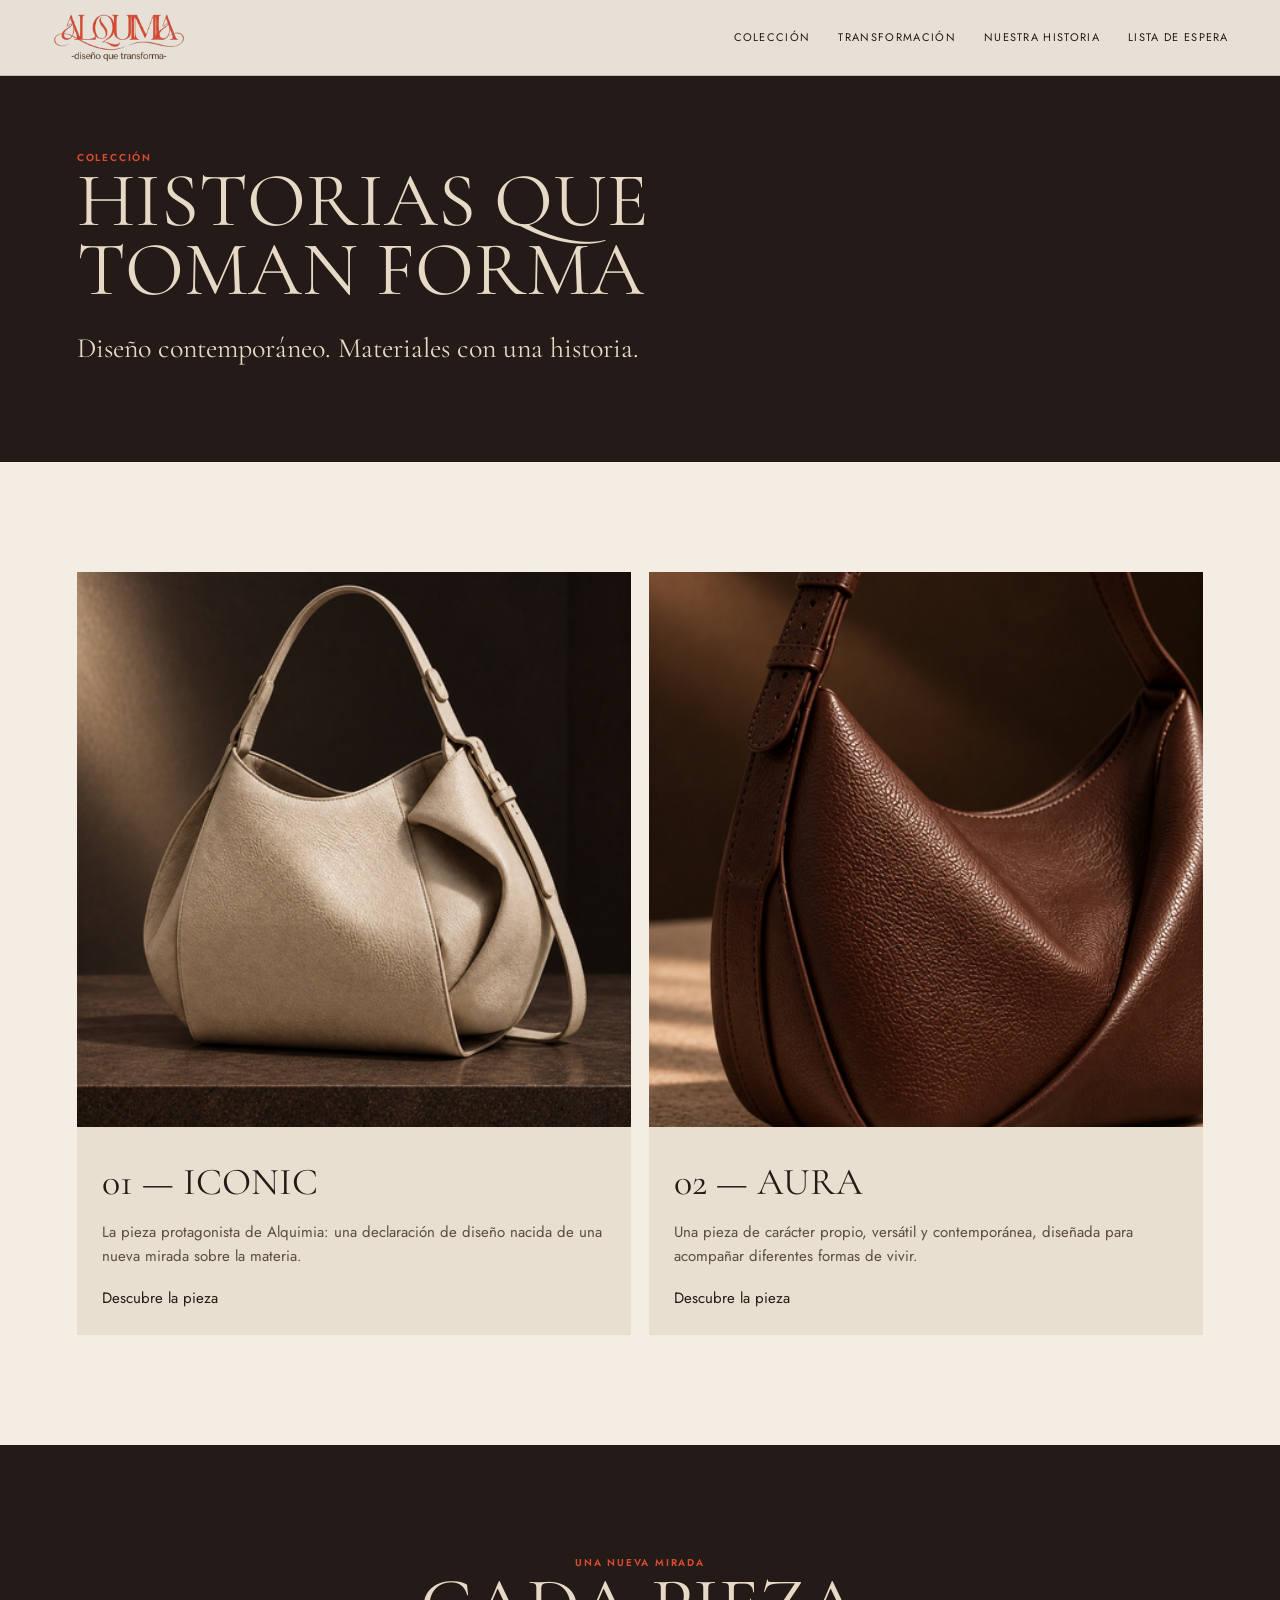
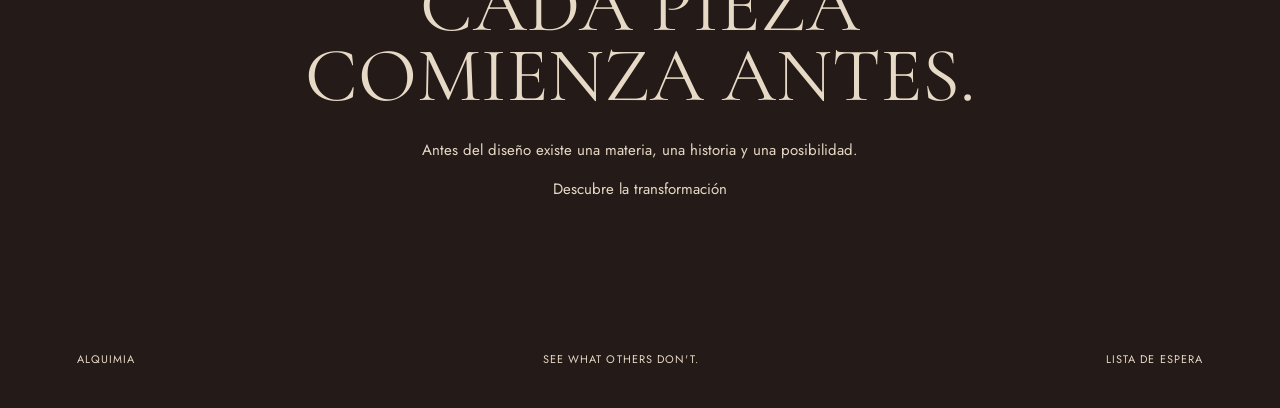
==== coleccion.html @ 925f53e8 "Update website to V2.2.1" ====
<!doctype html><html lang="es"><head><meta charset="utf-8"><meta name="viewport" content="width=device-width,initial-scale=1"><title>Colección | Alquimia — Accesorios sostenibles</title><meta name="description" content="Explora la colección de Alquimia y descubre accesorios contemporáneos creados a partir de materiales con una historia."><link rel="stylesheet" href="css/style.css"></head><body><header class="site-header"><a class="logo" href="index.html" aria-label="Alquimia, inicio"><img src="assets/brand/logo-alquimia.png" alt="Alquimia — diseño que transforma"></a><nav class="nav"><a href="coleccion.html">Colección</a><a href="transformacion.html">Transformación</a><a href="nuestra-historia.html">Nuestra historia</a><a href="lista-de-espera.html">Lista de espera</a></nav><button class="menu" aria-label="Abrir menú">☰</button></header><main><section class="page-hero"><div class="kicker">Colección</div><h1 class="section-title">HISTORIAS QUE<br>TOMAN FORMA</h1><p class="collection-intro">Diseño contemporáneo. Materiales con una historia.</p></section><section class="section"><div class="product-grid"><article class="product-card"><a class="product-image-link" href="producto-iconic.html" aria-label="Descubrir ICONIC"><img src="assets/products/hero-front.jpg" alt="ICONIC de Alquimia"></a><div class="info"><h3>01 — ICONIC</h3><p>La pieza protagonista de Alquimia: una declaración de diseño nacida de una nueva mirada sobre la materia.</p><a class="btn" href="producto-iconic.html">Descubre la pieza</a></div></article><article class="product-card"><a class="product-image-link" href="producto-aura.html" aria-label="Descubrir AURA"><img src="assets/products/secondary-front.jpg" alt="AURA de Alquimia"></a><div class="info"><h3>02 — AURA</h3><p>Una pieza de carácter propio, versátil y contemporánea, diseñada para acompañar diferentes formas de vivir.</p><a class="btn" href="producto-aura.html">Descubre la pieza</a></div></article></div></section><section class="section dark"><div class="intro"><div class="kicker">Una nueva mirada</div><h2 class="section-title">CADA PIEZA<br>COMIENZA ANTES.</h2><p>Antes del diseño existe una materia, una historia y una posibilidad.</p><a class="btn" href="transformacion.html">Descubre la transformación</a></div></section></main><footer class="footer"><span>Alquimia</span><span>See what others don't.</span><a href="lista-de-espera.html">Lista de espera</a></footer><script src="js/script.js"></script></body></html>
---- css/style.css ----
@import url('https://fonts.googleapis.com/css2?family=Cormorant+Garamond:wght@400;500;600&family=Jost:wght@400;500;600&display=swap');
:root{--espresso:#241A17;--cream:#E6D9C6;--terracotta:#DB4B32;--burgundy:#6B1F2B;--petrol:#1F4D4D;--ochre:#C18A2E;--plum:#4B2A4E;--paper:#f3ede4;--line:rgba(36,26,23,.18)}
*{box-sizing:border-box}html,body{width:100%;max-width:100%;overflow-x:hidden}html{scroll-behavior:smooth}body{margin:0;background:var(--paper);color:var(--espresso);font-family:'Jost',Arial,sans-serif;font-size:15px;line-height:1.6}a{color:inherit;text-decoration:none}img,video{display:block;width:100%;height:auto}button,input{font:inherit}
.site-header{position:fixed;z-index:50;top:0;left:0;right:0;height:76px;display:flex;align-items:center;justify-content:space-between;padding:0 4vw;background:rgba(243,237,228,.94);backdrop-filter:blur(12px);border-bottom:1px solid var(--line)}
.logo{display:flex;align-items:center;width:225px;height:64px}.logo img{display:block;width:225px;height:auto;max-height:54px;object-fit:contain;object-position:left center}.nav{display:flex;gap:28px;text-transform:uppercase;font-size:11px;letter-spacing:.12em}.nav a:hover{color:var(--terracotta)}.menu{display:none;border:0;background:none;font-size:24px}
.hero-film{position:relative;min-height:100vh;background:#111;color:var(--cream);overflow:hidden}.hero-film video{position:absolute;inset:0;width:100%;height:100%;object-fit:cover;background:#111}.hero-film:after{content:"";position:absolute;inset:0;background:linear-gradient(90deg,rgba(0,0,0,.45),rgba(0,0,0,.08) 65%,rgba(0,0,0,.3))}.film-copy{position:relative;z-index:2;min-height:100vh;display:flex;flex-direction:column;justify-content:flex-end;padding:0 7vw 9vh;max-width:950px}.eyebrow{text-transform:uppercase;letter-spacing:.18em;font-size:10px;opacity:.85;margin-bottom:20px}.display{font-family:'Cormorant Garamond',serif;font-size:clamp(58px,8vw,126px);line-height:.82;font-weight:400;margin:0 0 25px;letter-spacing:-.03em}.film-copy p{max-width:650px;font-family:'Cormorant Garamond',serif;font-size:clamp(25px,2.4vw,38px);line-height:1.08;margin:0 0 30px}.film-note{font-size:10px;text-transform:uppercase;letter-spacing:.13em;opacity:.65;margin-top:18px}
.section{padding:110px 6vw}.section.dark{background:var(--espresso);color:var(--cream)}.intro{max-width:1000px;margin:auto;text-align:center}.kicker{text-transform:uppercase;letter-spacing:.18em;font-size:10px;color:var(--terracotta);font-weight:600}.serif{font-family:'Cormorant Garamond',serif}.statement{font-size:clamp(38px,5.4vw,78px);line-height:.95;margin:22px 0 30px;font-weight:400}.section-title{font-family:'Cormorant Garamond',serif;font-size:clamp(46px,6vw,86px);line-height:.9;font-weight:400;margin:0 0 28px}.grid-6{display:grid;grid-template-columns:repeat(3,1fr);gap:2px;background:var(--espresso)}.grid-6 figure,.product-grid figure,.life-grid figure{margin:0;position:relative;overflow:hidden}.grid-6 img{aspect-ratio:1.15;object-fit:cover;transition:transform .5s}.grid-6 figure:hover img,.product-grid figure:hover img,.life-grid figure:hover img{transform:scale(1.035)}.caption{padding:14px 0;text-transform:uppercase;letter-spacing:.12em;font-size:10px}.process-line{display:flex;justify-content:space-between;gap:12px;margin:34px 0 50px;text-transform:uppercase;letter-spacing:.12em;font-size:10px}.process-line span{flex:1;border-top:1px solid currentColor;padding-top:10px}.product-grid{display:grid;grid-template-columns:1fr 1fr;gap:18px}.product-card{background:#e9dfd1}.product-card .info{padding:25px}.product-card h3{font-family:'Cormorant Garamond',serif;font-size:38px;font-weight:400;margin:0 0 8px}.product-card p{margin:0 0 18px;color:#5c4b43}.product-card img{aspect-ratio:1/1;object-fit:cover}.split{display:grid;grid-template-columns:1fr 1fr;min-height:640px}.split-media img{height:100%;object-fit:cover}.split-copy{display:flex;flex-direction:column;justify-content:center;padding:8vw;background:var(--petrol);color:var(--cream)}.split-copy p{max-width:530px}.waitlist{background:var(--burgundy);color:var(--cream)}.waitlist-inner{max-width:900px;margin:auto;text-align:center}.form{display:grid;grid-template-columns:1fr 1fr;gap:12px;margin:35px auto 0;max-width:720px;text-align:left}.form input{height:52px;padding:0 16px;border:1px solid rgba(230,217,198,.5);background:transparent;color:var(--cream)}.form input::placeholder{color:rgba(230,217,198,.7)}.check{grid-column:1/-1;font-size:11px;display:flex;gap:8px;align-items:flex-start}.check input{width:16px;height:16px;margin-top:2px}.form .btn{grid-column:1/-1;background:var(--cream);color:var(--espresso);border-color:var(--cream);cursor:pointer}.form-message{grid-column:1/-1;font-size:13px;min-height:20px}.footer{padding:40px 6vw;background:var(--espresso);color:var(--cream);display:flex;justify-content:space-between;gap:30px;font-size:11px;text-transform:uppercase;letter-spacing:.1em}
.page-hero{padding:150px 6vw 70px;background:var(--espresso);color:var(--cream)}.page-hero .section-title{max-width:1000px}.collection-intro{max-width:800px;font-family:'Cormorant Garamond',serif;font-size:28px;line-height:1.15}.product-page .product-hero{display:grid;grid-template-columns:1fr 1fr;padding-top:76px;background:var(--espresso);color:var(--cream)}.product-page .product-hero .main-image{height:calc(100vh - 76px);object-fit:cover}.product-meta{display:flex;flex-direction:column;justify-content:center;padding:7vw}.product-meta h1{font-family:'Cormorant Garamond',serif;font-size:clamp(54px,7vw,100px);font-weight:400;line-height:.85;margin:10px 0 25px}.detail-grid{display:grid;grid-template-columns:1fr 1fr;gap:2px;background:var(--espresso)}.detail-grid img{aspect-ratio:1/1;object-fit:cover}.copy-section{max-width:850px;margin:auto}.copy-section p{font-size:18px;max-width:720px}.material-strip{display:grid;grid-template-columns:repeat(3,1fr);gap:2px;background:var(--espresso)}.material-strip img{aspect-ratio:1.1;object-fit:cover}.life-grid{display:grid;grid-template-columns:repeat(4,1fr);gap:2px;background:var(--espresso)}.life-grid img{aspect-ratio:3/4;object-fit:cover}.small-note{text-transform:uppercase;letter-spacing:.12em;font-size:10px;opacity:.7}.anchor{scroll-margin-top:90px}
.look-section{background:var(--paper)}.alchemist-layout{display:grid;grid-template-columns:minmax(280px,.82fr) minmax(320px,1.18fr);gap:6vw;align-items:center;max-width:1280px;margin:0 auto}.alchemist-layout .portrait{aspect-ratio:941/1672;object-fit:cover;max-height:780px}.alchemist-copy p{font-size:18px;max-width:650px}.production-wide{max-width:1280px;margin:70px auto 0}.production-wide img{width:100%;height:auto}.production-label{margin-top:20px;text-transform:uppercase;letter-spacing:.12em;font-size:10px;opacity:.7}.production-gallery{max-width:1280px;margin:70px auto 0;display:grid;grid-template-columns:1fr 1fr;gap:3px;background:var(--espresso)}.production-gallery figure{margin:0;background:var(--espresso)}.production-gallery img{width:100%;height:100%;object-fit:cover}.production-gallery figcaption{padding:14px 16px 18px;color:var(--cream);font-size:11px;text-transform:uppercase;letter-spacing:.1em}.manifesto{background:var(--petrol);color:var(--cream)}.manifesto .copy-section{max-width:980px}.manifesto p{font-family:'Cormorant Garamond',serif;font-size:clamp(28px,3.3vw,48px);line-height:1.05}.hero-film-placeholder{min-height:100vh;display:flex;align-items:center;justify-content:center;background:#111;color:var(--cream);padding:100px 8vw;text-align:center}.hero-film-placeholder p{max-width:650px}
@media(max-width:800px){.site-header{height:66px}.logo{width:185px;height:58px}.logo img{width:185px;height:auto;max-height:48px}.nav{display:none;position:absolute;top:66px;left:0;right:0;background:var(--paper);padding:20px 6vw;flex-direction:column;gap:18px;border-bottom:1px solid var(--line)}.nav.open{display:flex}.menu{display:block}.hero-film{min-height:82vh;width:100%;}.film-copy{min-height:82vh;padding:0 7vw 8vh;max-width:100%;}.display{font-size:72px}.film-copy p{font-size:26px}.section{padding:78px 6vw}.grid-6{grid-template-columns:1fr 1fr}.process-line{flex-direction:column;gap:20px}.product-grid,.split,.product-page .product-hero,.alchemist-layout{grid-template-columns:1fr}.product-page .product-hero .main-image{height:65vh}.product-meta{padding:65px 7vw}.detail-grid{grid-template-columns:1fr 1fr}.material-strip{grid-template-columns:1fr}.life-grid{grid-template-columns:1fr 1fr}.form{grid-template-columns:1fr}.form .check,.form .btn,.form-message{grid-column:1}.footer{flex-direction:column}.alchemist-layout .portrait{max-height:none}.production-wide{margin-top:35px}.production-gallery{grid-template-columns:1fr;margin-top:35px}.production-gallery figcaption{font-size:10px}.collection-intro{font-size:24px}.section,.page-hero,.split,.product-page .product-hero,.footer{max-width:100%;}.detail-grid{width:100%;}.product-grid{width:100%;}.hero-film,.waitlist{width:100%;}}

.product-image-link{display:block;cursor:pointer}.product-image-link:focus-visible{outline:2px solid var(--terracotta);outline-offset:4px}.product-image-link img{transition:transform .5s}.product-image-link:hover img{transform:scale(1.035)}
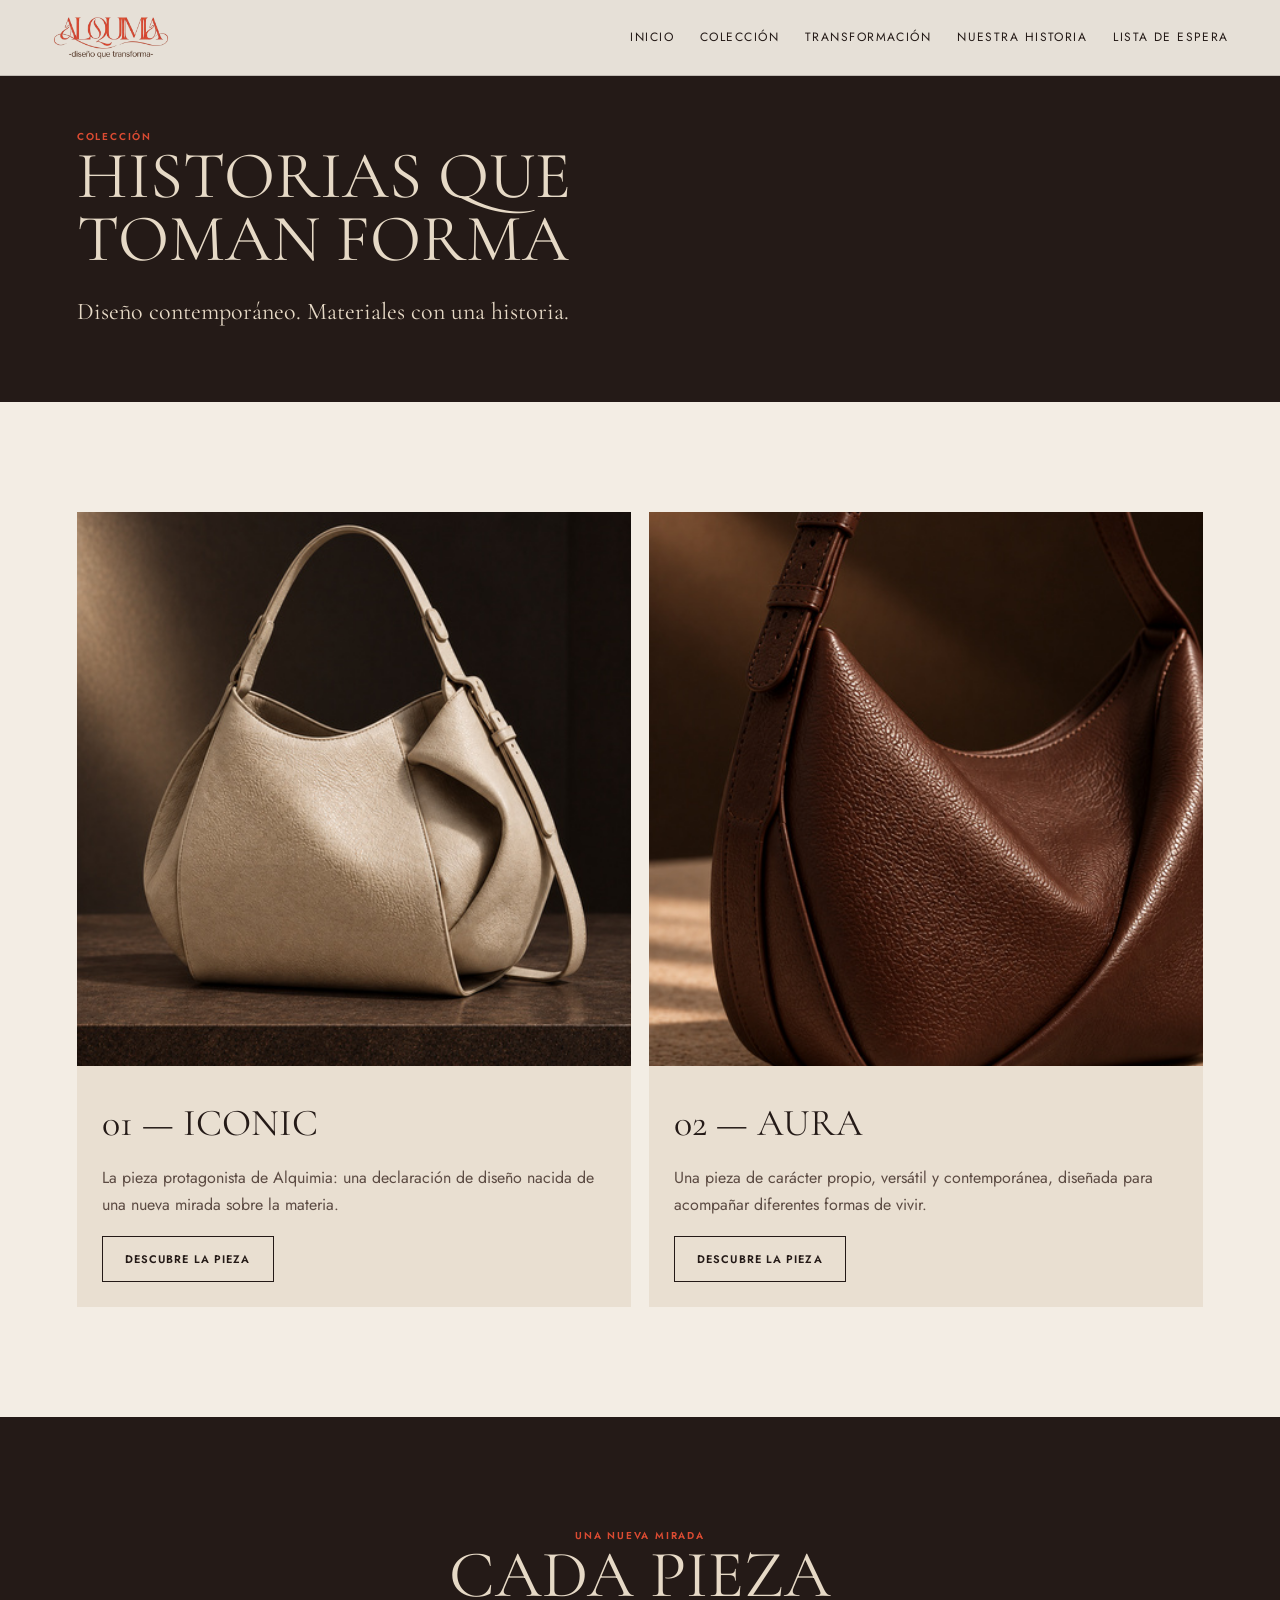
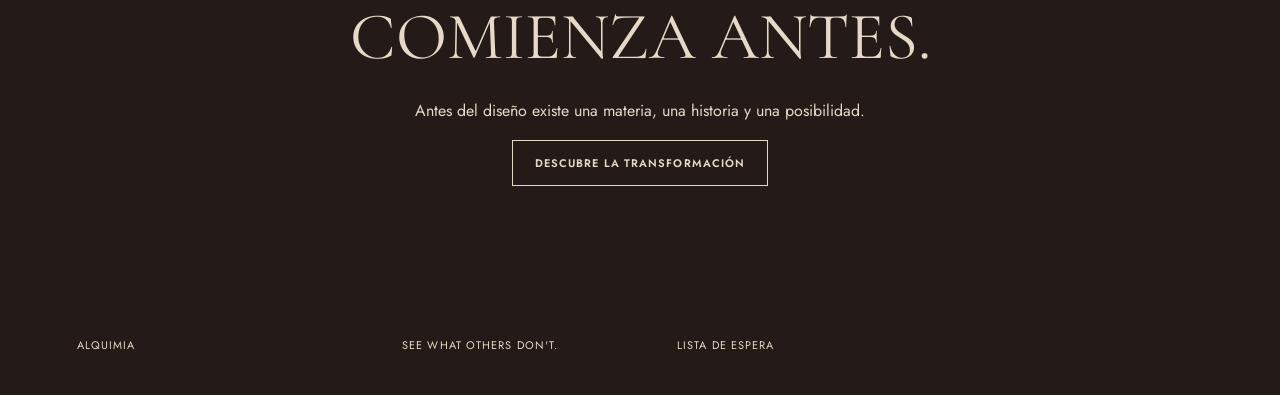
==== commit ed8cbed7: "Apply website review refinements" ====
--- a/coleccion.html
+++ b/coleccion.html
@@ -1 +1 @@
-<!doctype html><html lang="es"><head><meta charset="utf-8"><meta name="viewport" content="width=device-width,initial-scale=1"><title>Colección | Alquimia — Accesorios sostenibles</title><meta name="description" content="Explora la colección de Alquimia y descubre accesorios contemporáneos creados a partir de materiales con una historia."><link rel="stylesheet" href="css/style.css"></head><body><header class="site-header"><a class="logo" href="index.html" aria-label="Alquimia, inicio"><img src="assets/brand/logo-alquimia.png" alt="Alquimia — diseño que transforma"></a><nav class="nav"><a href="coleccion.html">Colección</a><a href="transformacion.html">Transformación</a><a href="nuestra-historia.html">Nuestra historia</a><a href="lista-de-espera.html">Lista de espera</a></nav><button class="menu" aria-label="Abrir menú">☰</button></header><main><section class="page-hero"><div class="kicker">Colección</div><h1 class="section-title">HISTORIAS QUE<br>TOMAN FORMA</h1><p class="collection-intro">Diseño contemporáneo. Materiales con una historia.</p></section><section class="section"><div class="product-grid"><article class="product-card"><a class="product-image-link" href="producto-iconic.html" aria-label="Descubrir ICONIC"><img src="assets/products/hero-front.jpg" alt="ICONIC de Alquimia"></a><div class="info"><h3>01 — ICONIC</h3><p>La pieza protagonista de Alquimia: una declaración de diseño nacida de una nueva mirada sobre la materia.</p><a class="btn" href="producto-iconic.html">Descubre la pieza</a></div></article><article class="product-card"><a class="product-image-link" href="producto-aura.html" aria-label="Descubrir AURA"><img src="assets/products/secondary-front.jpg" alt="AURA de Alquimia"></a><div class="info"><h3>02 — AURA</h3><p>Una pieza de carácter propio, versátil y contemporánea, diseñada para acompañar diferentes formas de vivir.</p><a class="btn" href="producto-aura.html">Descubre la pieza</a></div></article></div></section><section class="section dark"><div class="intro"><div class="kicker">Una nueva mirada</div><h2 class="section-title">CADA PIEZA<br>COMIENZA ANTES.</h2><p>Antes del diseño existe una materia, una historia y una posibilidad.</p><a class="btn" href="transformacion.html">Descubre la transformación</a></div></section></main><footer class="footer"><span>Alquimia</span><span>See what others don't.</span><a href="lista-de-espera.html">Lista de espera</a></footer><script src="js/script.js"></script></body></html>
+<!doctype html><html lang="es"><head><meta charset="utf-8"><meta name="viewport" content="width=device-width,initial-scale=1"><title>Colección | Alquimia — Accesorios sostenibles</title><meta name="description" content="Explora la colección de Alquimia y descubre accesorios contemporáneos creados a partir de materiales con una historia."><link rel="stylesheet" href="css/style.css"><link rel="icon" type="image/svg+xml" href="assets/brand/favicon.svg"></head><body><header class="site-header"><a class="logo" href="index.html" aria-label="Alquimia, inicio"><img src="assets/brand/logo-alquimia.png" alt="Alquimia — diseño que transforma"></a><nav class="nav"><a href="index.html">Inicio</a><a href="coleccion.html">Colección</a><a href="transformacion.html">Transformación</a><a href="nuestra-historia.html">Nuestra historia</a><a href="lista-de-espera.html">Lista de espera</a></nav><button class="menu" aria-label="Abrir menú">☰</button></header><main><section class="page-hero"><div class="kicker">Colección</div><h1 class="section-title">HISTORIAS QUE<br>TOMAN FORMA</h1><p class="collection-intro">Diseño contemporáneo. Materiales con una historia.</p></section><section class="section"><div class="product-grid"><article class="product-card"><a class="product-image-link" href="producto-iconic.html" aria-label="Descubrir ICONIC"><img src="assets/products/hero-front.jpg" alt="ICONIC de Alquimia"></a><div class="info"><h3>01 — ICONIC</h3><p>La pieza protagonista de Alquimia: una declaración de diseño nacida de una nueva mirada sobre la materia.</p><a class="btn" href="producto-iconic.html">Descubre la pieza</a></div></article><article class="product-card"><a class="product-image-link" href="producto-aura.html" aria-label="Descubrir AURA"><img src="assets/products/secondary-front.jpg" alt="AURA de Alquimia"></a><div class="info"><h3>02 — AURA</h3><p>Una pieza de carácter propio, versátil y contemporánea, diseñada para acompañar diferentes formas de vivir.</p><a class="btn" href="producto-aura.html">Descubre la pieza</a></div></article></div></section><section class="section dark"><div class="intro"><div class="kicker">Una nueva mirada</div><h2 class="section-title">CADA PIEZA<br>COMIENZA ANTES.</h2><p>Antes del diseño existe una materia, una historia y una posibilidad.</p><a class="btn" href="transformacion.html">Descubre la transformación</a></div></section></main><footer class="footer"><span>Alquimia</span><span>See what others don't.</span><a href="lista-de-espera.html">Lista de espera</a></footer><script src="js/script.js"></script></body></html>
--- a/css/style.css
+++ b/css/style.css
@@ -10,3 +10,56 @@
 @media(max-width:800px){.site-header{height:66px}.logo{width:185px;height:58px}.logo img{width:185px;height:auto;max-height:48px}.nav{display:none;position:absolute;top:66px;left:0;right:0;background:var(--paper);padding:20px 6vw;flex-direction:column;gap:18px;border-bottom:1px solid var(--line)}.nav.open{display:flex}.menu{display:block}.hero-film{min-height:82vh;width:100%;}.film-copy{min-height:82vh;padding:0 7vw 8vh;max-width:100%;}.display{font-size:72px}.film-copy p{font-size:26px}.section{padding:78px 6vw}.grid-6{grid-template-columns:1fr 1fr}.process-line{flex-direction:column;gap:20px}.product-grid,.split,.product-page .product-hero,.alchemist-layout{grid-template-columns:1fr}.product-page .product-hero .main-image{height:65vh}.product-meta{padding:65px 7vw}.detail-grid{grid-template-columns:1fr 1fr}.material-strip{grid-template-columns:1fr}.life-grid{grid-template-columns:1fr 1fr}.form{grid-template-columns:1fr}.form .check,.form .btn,.form-message{grid-column:1}.footer{flex-direction:column}.alchemist-layout .portrait{max-height:none}.production-wide{margin-top:35px}.production-gallery{grid-template-columns:1fr;margin-top:35px}.production-gallery figcaption{font-size:10px}.collection-intro{font-size:24px}.section,.page-hero,.split,.product-page .product-hero,.footer{max-width:100%;}.detail-grid{width:100%;}.product-grid{width:100%;}.hero-film,.waitlist{width:100%;}}
 
 .product-image-link{display:block;cursor:pointer}.product-image-link:focus-visible{outline:2px solid var(--terracotta);outline-offset:4px}.product-image-link img{transition:transform .5s}.product-image-link:hover img{transform:scale(1.035)}
+
+/* --- UX review refinements --- */
+body{font-size:16px;line-height:1.7}
+h1,h2,h3,p{overflow-wrap:break-word}
+.section-title{font-size:clamp(42px,5.2vw,88px);line-height:.94}
+.display{font-size:clamp(54px,7vw,94px);line-height:.86}
+.logo{width:190px}
+.logo img{width:190px;max-height:48px}
+.nav{gap:26px;font-size:12px}
+.nav a{position:relative;padding:8px 0}
+.nav a:hover,.nav a:focus-visible{color:var(--terracotta)}
+.nav a.active{color:var(--terracotta)}
+.nav a.active:after{content:"";position:absolute;left:0;right:0;bottom:1px;height:1px;background:currentColor}
+.nav a:focus-visible,.btn:focus-visible,.menu:focus-visible,.product-card:focus-visible{outline:2px solid var(--terracotta);outline-offset:4px}
+.btn{display:inline-flex;align-items:center;justify-content:center;min-height:46px;padding:12px 22px;border:1px solid currentColor;background:transparent;color:inherit;text-transform:uppercase;letter-spacing:.1em;font-size:11px;font-weight:600;cursor:pointer;transition:background .25s,color .25s,transform .25s,border-color .25s}
+.btn:hover{background:var(--terracotta);border-color:var(--terracotta);color:#fff;transform:translateY(-1px)}
+.section.dark .btn:hover,.waitlist .btn:hover,.split-copy .btn:hover{background:var(--cream);border-color:var(--cream);color:var(--espresso)}
+.product-grid{max-width:1180px;margin-left:auto;margin-right:auto}
+.product-card{transition:transform .3s,box-shadow .3s;cursor:pointer}
+.product-card:hover{transform:translateY(-3px);box-shadow:0 14px 35px rgba(36,26,23,.12)}
+.product-image-link{overflow:hidden}
+.product-image-link img{transition:transform .6s cubic-bezier(.2,.65,.2,1)}
+.product-card:hover .product-image-link img{transform:scale(1.045)}
+.grid-6 figure{position:relative;overflow:hidden}
+.grid-6 figure:after{content:"";position:absolute;inset:0;background:linear-gradient(transparent 35%,rgba(0,0,0,.68));opacity:0;transition:opacity .3s;pointer-events:none}
+.grid-6 figure:hover:after{opacity:1}
+.grid-6 .caption{position:absolute;z-index:2;left:0;right:0;bottom:0;margin:0;padding:18px 18px 20px;color:var(--cream);transform:translateY(100%);transition:transform .3s;background:transparent}
+.grid-6 figure:hover .caption{transform:translateY(0)}
+.process-line{margin:30px 0 42px}
+.page-hero{padding-top:128px;padding-bottom:52px}
+.collection-intro{font-size:24px}
+.footer{display:grid;grid-template-columns:1.2fr repeat(3,1fr);align-items:center;gap:24px}
+.footer a{transition:color .2s}
+.footer a:hover{color:var(--terracotta)}
+.waitlist-inner{max-width:920px}
+.waitlist .form{max-width:560px;grid-template-columns:1fr}
+.waitlist .form .check,.waitlist .form .btn,.waitlist .form-message{grid-column:1}
+.waitlist input[type="text"],.waitlist input[type="email"],.waitlist input[name="name"]{width:100%}
+.check input{appearance:none;-webkit-appearance:none;flex:0 0 17px;width:17px;height:17px;border:1px solid rgba(230,217,198,.75);background:transparent;border-radius:0;cursor:pointer;position:relative}
+.check input:checked{background:var(--terracotta);border-color:var(--terracotta)}
+.check input:checked:after{content:"";position:absolute;left:5px;top:1px;width:4px;height:8px;border:solid #fff;border-width:0 1.5px 1.5px 0;transform:rotate(45deg)}
+.waitlist-page .page-hero,.waitlist-page .waitlist{min-height:calc(100vh - 76px);display:flex;align-items:center}
+.waitlist-page main{min-height:calc(100vh - 76px)}
+.success-state{animation:fadeIn .45s ease both}
+@keyframes fadeIn{from{opacity:0;transform:translateY(8px)}to{opacity:1;transform:none}}
+@media(max-width:800px){
+  .logo,.logo img{width:170px}
+  .section-title{font-size:clamp(40px,10vw,66px)}
+  .display{font-size:68px}
+  .footer{grid-template-columns:1fr}
+  .page-hero{padding-top:112px}
+  .waitlist-page .page-hero,.waitlist-page .waitlist{min-height:auto}
+}
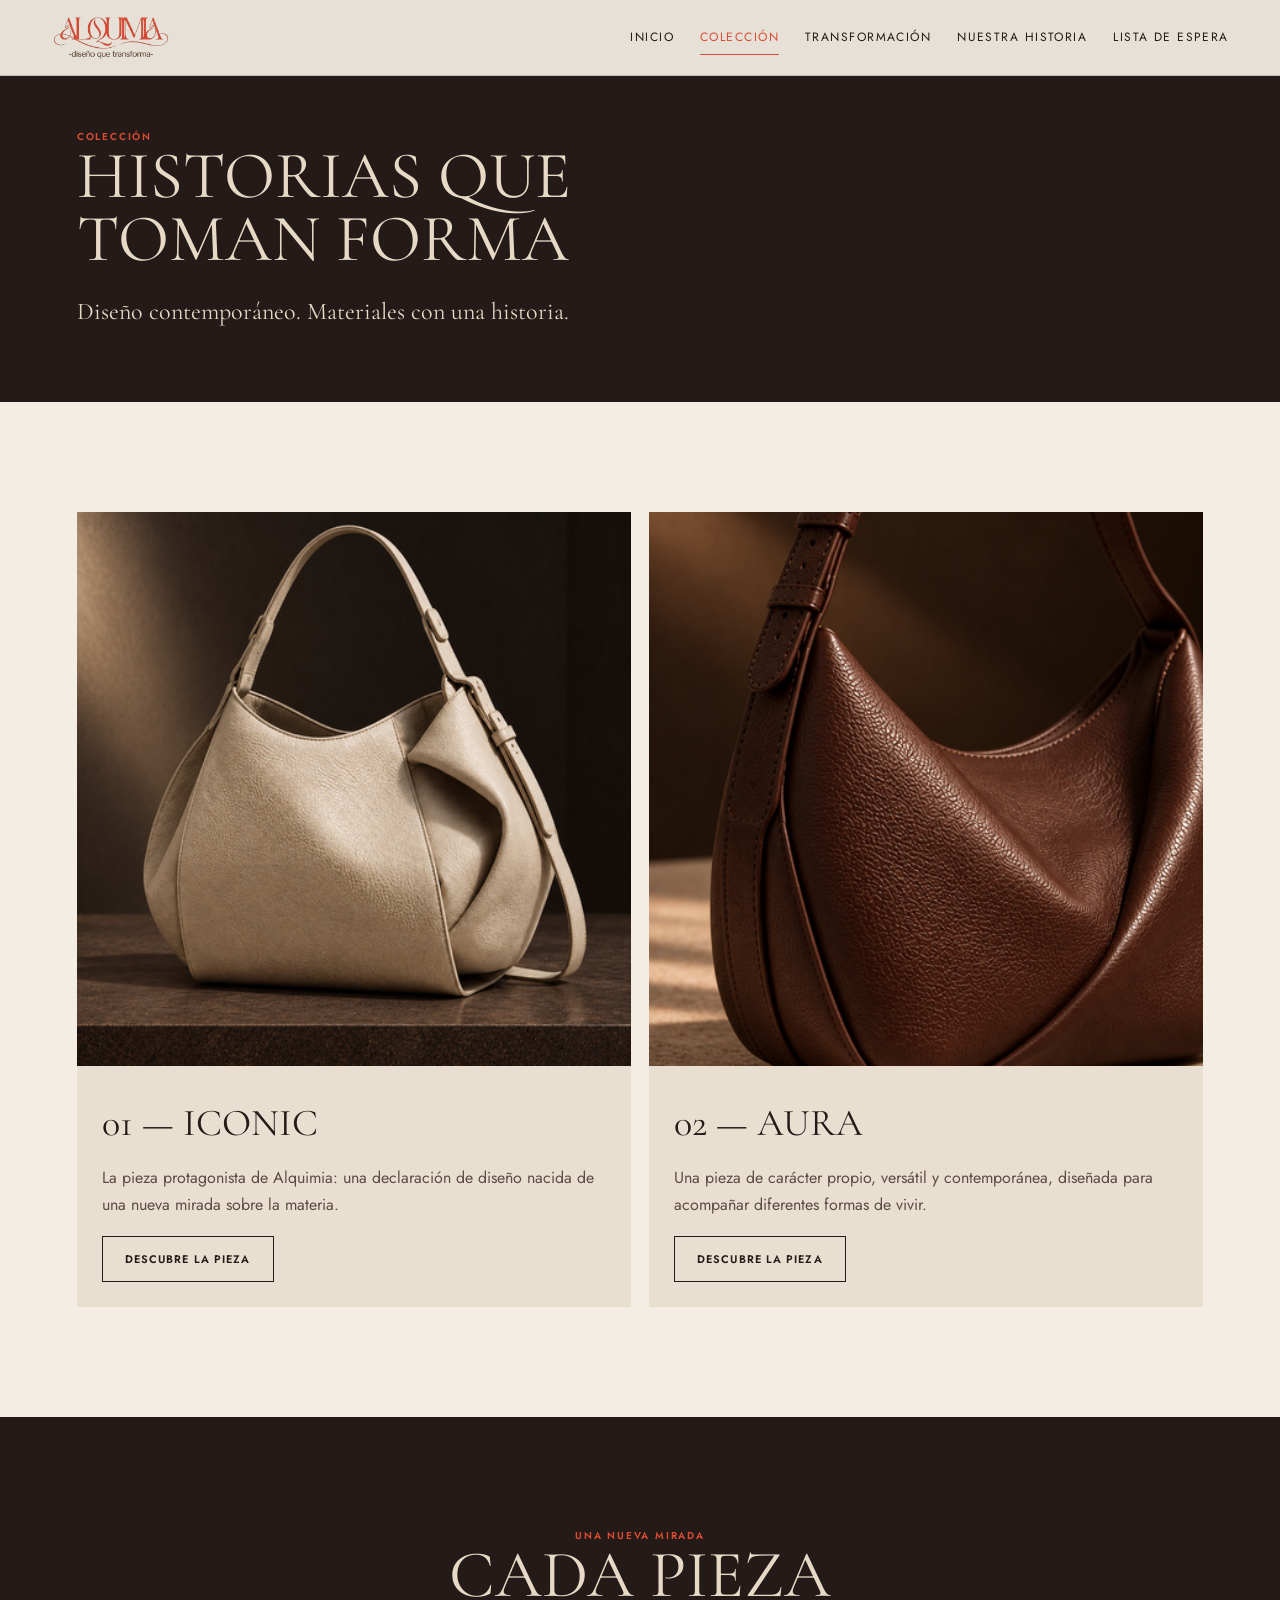
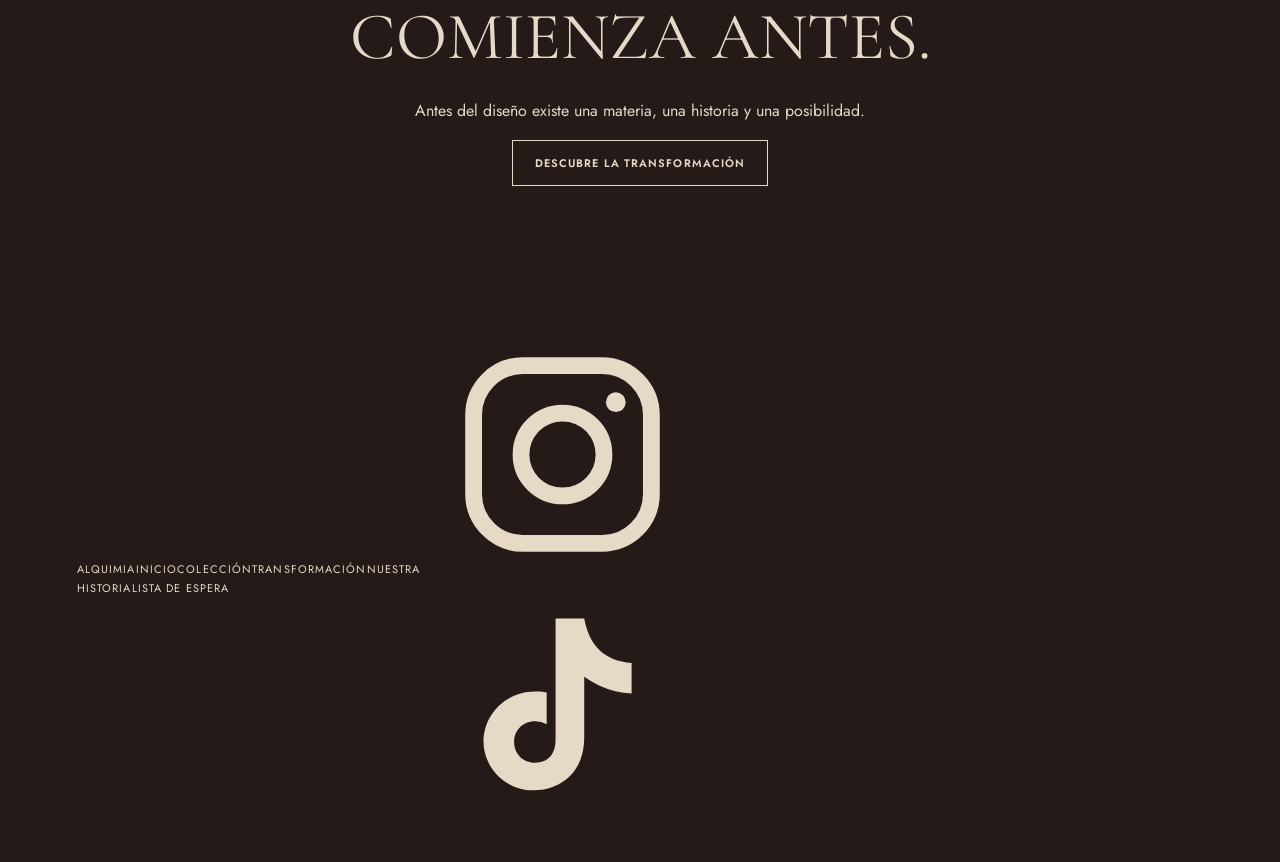
==== commit fcb10037: "Refine footer and page layout" ====
--- a/coleccion.html
+++ b/coleccion.html
@@ -1 +1 @@
-<!doctype html><html lang="es"><head><meta charset="utf-8"><meta name="viewport" content="width=device-width,initial-scale=1"><title>Colección | Alquimia — Accesorios sostenibles</title><meta name="description" content="Explora la colección de Alquimia y descubre accesorios contemporáneos creados a partir de materiales con una historia."><link rel="stylesheet" href="css/style.css"><link rel="icon" type="image/svg+xml" href="assets/brand/favicon.svg"></head><body><header class="site-header"><a class="logo" href="index.html" aria-label="Alquimia, inicio"><img src="assets/brand/logo-alquimia.png" alt="Alquimia — diseño que transforma"></a><nav class="nav"><a href="index.html">Inicio</a><a href="coleccion.html">Colección</a><a href="transformacion.html">Transformación</a><a href="nuestra-historia.html">Nuestra historia</a><a href="lista-de-espera.html">Lista de espera</a></nav><button class="menu" aria-label="Abrir menú">☰</button></header><main><section class="page-hero"><div class="kicker">Colección</div><h1 class="section-title">HISTORIAS QUE<br>TOMAN FORMA</h1><p class="collection-intro">Diseño contemporáneo. Materiales con una historia.</p></section><section class="section"><div class="product-grid"><article class="product-card"><a class="product-image-link" href="producto-iconic.html" aria-label="Descubrir ICONIC"><img src="assets/products/hero-front.jpg" alt="ICONIC de Alquimia"></a><div class="info"><h3>01 — ICONIC</h3><p>La pieza protagonista de Alquimia: una declaración de diseño nacida de una nueva mirada sobre la materia.</p><a class="btn" href="producto-iconic.html">Descubre la pieza</a></div></article><article class="product-card"><a class="product-image-link" href="producto-aura.html" aria-label="Descubrir AURA"><img src="assets/products/secondary-front.jpg" alt="AURA de Alquimia"></a><div class="info"><h3>02 — AURA</h3><p>Una pieza de carácter propio, versátil y contemporánea, diseñada para acompañar diferentes formas de vivir.</p><a class="btn" href="producto-aura.html">Descubre la pieza</a></div></article></div></section><section class="section dark"><div class="intro"><div class="kicker">Una nueva mirada</div><h2 class="section-title">CADA PIEZA<br>COMIENZA ANTES.</h2><p>Antes del diseño existe una materia, una historia y una posibilidad.</p><a class="btn" href="transformacion.html">Descubre la transformación</a></div></section></main><footer class="footer"><span>Alquimia</span><span>See what others don't.</span><a href="lista-de-espera.html">Lista de espera</a></footer><script src="js/script.js"></script></body></html>
+<!doctype html><html lang="es"><head><meta charset="utf-8"><meta name="viewport" content="width=device-width,initial-scale=1"><title>Colección | Alquimia — Accesorios sostenibles</title><meta name="description" content="Explora la colección de Alquimia y descubre accesorios contemporáneos creados a partir de materiales con una historia."><link rel="stylesheet" href="css/style.css"><link rel="icon" type="image/svg+xml" href="assets/brand/favicon.svg"></head><body><header class="site-header"><a class="logo" href="index.html" aria-label="Alquimia, inicio"><img src="assets/brand/logo-alquimia.png" alt="Alquimia — diseño que transforma"></a><nav class="nav"><a href="index.html">Inicio</a><a href="coleccion.html">Colección</a><a href="transformacion.html">Transformación</a><a href="nuestra-historia.html">Nuestra historia</a><a href="lista-de-espera.html">Lista de espera</a></nav><button class="menu" aria-label="Abrir menú">☰</button></header><main><section class="page-hero"><div class="kicker">Colección</div><h1 class="section-title">HISTORIAS QUE<br>TOMAN FORMA</h1><p class="collection-intro">Diseño contemporáneo. Materiales con una historia.</p></section><section class="section"><div class="product-grid"><article class="product-card"><a class="product-image-link" href="producto-iconic.html" aria-label="Descubrir ICONIC"><img src="assets/products/hero-front.jpg" alt="ICONIC de Alquimia"></a><div class="info"><h3>01 — ICONIC</h3><p>La pieza protagonista de Alquimia: una declaración de diseño nacida de una nueva mirada sobre la materia.</p><a class="btn" href="producto-iconic.html">Descubre la pieza</a></div></article><article class="product-card"><a class="product-image-link" href="producto-aura.html" aria-label="Descubrir AURA"><img src="assets/products/secondary-front.jpg" alt="AURA de Alquimia"></a><div class="info"><h3>02 — AURA</h3><p>Una pieza de carácter propio, versátil y contemporánea, diseñada para acompañar diferentes formas de vivir.</p><a class="btn" href="producto-aura.html">Descubre la pieza</a></div></article></div></section><section class="section dark"><div class="intro"><div class="kicker">Una nueva mirada</div><h2 class="section-title">CADA PIEZA<br>COMIENZA ANTES.</h2><p>Antes del diseño existe una materia, una historia y una posibilidad.</p><a class="btn" href="transformacion.html">Descubre la transformación</a></div></section></main><footer class="footer"><div class="footer-links"><span>Alquimia</span><a href="index.html">Inicio</a><a href="coleccion.html">Colección</a><a href="transformacion.html">Transformación</a><a href="nuestra-historia.html">Nuestra historia</a><a href="lista-de-espera.html">Lista de espera</a></div><div class="footer-social" aria-label="Redes sociales"><a href="https://www.instagram.com/alquimia.accessorios/?stkn=MXY4cm1wZjN4dGFjZw%3D%3D&utm_source=qr" target="_blank" rel="noopener noreferrer" aria-label="Instagram de Alquimia"><svg viewBox="0 0 24 24" aria-hidden="true"><rect x="3" y="3" width="18" height="18" rx="5" fill="none" stroke="currentColor" stroke-width="1.7"/><circle cx="12" cy="12" r="4.2" fill="none" stroke="currentColor" stroke-width="1.7"/><circle cx="17.4" cy="6.7" r="1" fill="currentColor"/></svg></a><a href="https://www.tiktok.com/@alquimia.accessor?_r=1&_t=ZN-9A3bfkNKvQN" target="_blank" rel="noopener noreferrer" aria-label="TikTok de Alquimia"><svg viewBox="0 0 24 24" aria-hidden="true"><path d="M14.2 4c.5 2.7 2 4.3 4.8 4.5v3.1c-1.8-.1-3.4-.7-4.8-1.7v6.2c0 3.2-2.1 5.3-5.2 5.3A5 5 0 0 1 4 16.5c0-2.8 2.3-5.1 5.2-5.1.4 0 .8 0 1.2.1v3.2a2.4 2.4 0 0 0-1.2-.3c-1.2 0-2.1.9-2.1 2.1s.9 2.1 2.1 2.1c1.4 0 2.1-.9 2.1-2.4V4h2.9Z" fill="currentColor"/></svg></a></div></footer><script src="js/script.js"></script></body></html>
--- a/css/style.css
+++ b/css/style.css
@@ -63,3 +63,6 @@
   .page-hero{padding-top:112px}
   .waitlist-page .page-hero,.waitlist-page .waitlist{min-height:auto}
 }
+
+/* Home hero CTA position */
+@media(min-width:801px){.hero-film .film-copy .btn{align-self:flex-start;transform:translateX(-3vw)}.hero-film .film-copy .btn:hover{transform:translate(-3vw,-1px)}}
